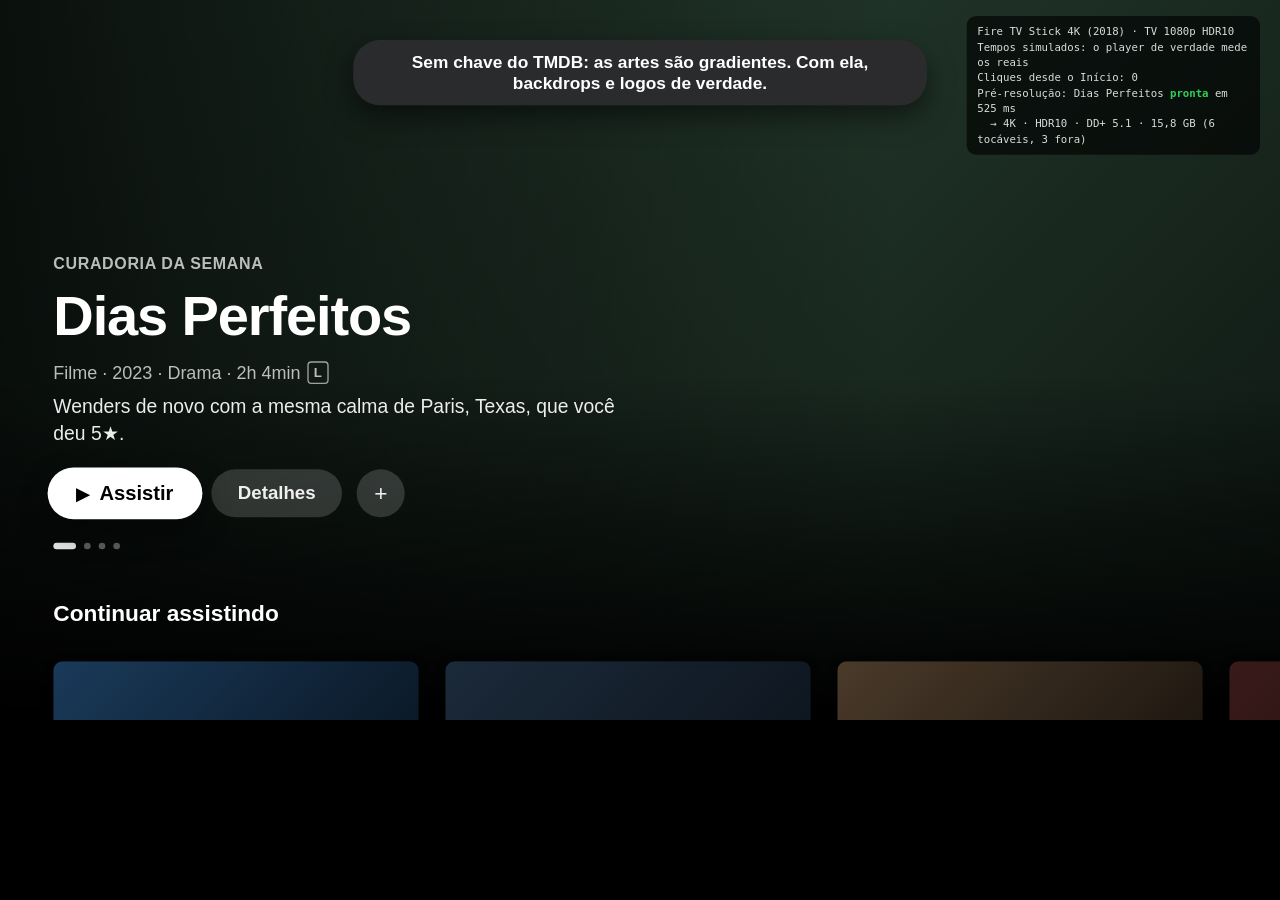
==== client/proto/index.html @ aad97ce5 "Sofá Player: protótipo navegável por controle (Home, detalhes, player simulado) com ranking de fonte" ====
<!doctype html>
<html lang="pt-BR">
<head>
<meta charset="utf-8">
<meta name="viewport" content="width=1920, height=1080">
<title>Sofá Player</title>
<link rel="stylesheet" href="proto.css">
</head>
<body>
<div id="stage">

  <div id="home" class="screen">
    <div id="page">
      <div id="hero">
        <div class="art a"></div><div class="art b"></div>
        <div class="shade"></div>
        <div class="info">
          <div class="kicker"></div>
          <div class="logo"><img alt=""><span class="name"></span></div>
          <div class="meta"></div>
          <div class="why"></div>
          <div class="buttons"></div>
          <div class="dots"></div>
        </div>
      </div>
      <div id="rows"></div>
    </div>
  </div>

  <div id="detail" class="screen hidden">
    <div class="art"></div>
    <div class="shade"></div>
    <div id="dpage">
      <div class="top">
        <div class="logo"><img alt=""><span class="name"></span></div>
        <div class="meta"></div>
        <div class="badges"></div>
        <div class="buttons"></div>
        <div class="pick"></div>
        <div class="desc"></div>
        <div class="credits"></div>
      </div>
      <div id="drows"></div>
    </div>
  </div>

  <div id="player" class="screen hidden">
    <div class="frame"></div>
    <div class="spinner"><i></i></div>
    <div class="osd">
      <div class="title"><div class="kicker"></div><div class="name"></div></div>
      <div class="controls">
        <div class="pills"></div>
        <div class="bar"><div class="fill"></div><div class="head"></div></div>
        <div class="times"><span class="at"></span><span class="left"></span></div>
      </div>
    </div>
    <div class="skip"></div>
    <div class="next"><div class="thumb"></div><div class="text"><div class="small">Próximo episódio</div><div class="ep"></div><div class="count"></div></div></div>
    <div class="tabs"><div class="heads"></div><div class="body"></div></div>
  </div>

  <div id="side" class="hidden"><div class="panel"></div></div>
  <div id="sheet" class="hidden"><div class="box"><h3></h3><div class="list"></div></div></div>
  <div id="toast"></div>
  <div id="hud"></div>
</div>
<script src="config.js"></script>
<script src="sample.js"></script>
<script src="ranking.js"></script>
<script src="proto.js"></script>
</body>
</html>
---- client/proto/proto.css ----
/*
 * The prototype on a 1920 × 1080 stage, in the Apple TV app's language (tvOS HIG): content inset 80 px at the sides
 * and 60 px at the top and bottom, focus by lift (scale and shadow, no ring), dark, full-bleed art.
 * Same rules as web/: no CSS variables, grid or backdrop-filter, and only transform and opacity animate, so the
 * Fire TV Stick (2018) and older Samsung TVs keep up.
 */
@font-face {
  font-family: 'Inter';
  src: url('fonts/InterVariable.ttf') format('truetype');
  font-weight: 100 900;
}

html, body { margin: 0; padding: 0; width: 100%; height: 100%; overflow: hidden; background: #000; }
body { font-family: 'Inter', 'Helvetica Neue', Roboto, Arial, sans-serif; color: #fff; -webkit-font-smoothing: antialiased; }

#stage { position: absolute; left: 0; top: 0; width: 1920px; height: 1080px; overflow: hidden; background: #000;
  -webkit-transform-origin: 0 0; transform-origin: 0 0; }
.screen { position: absolute; left: 0; top: 0; width: 1920px; height: 1080px; overflow: hidden; }
.hidden { display: none !important; }

.art { position: absolute; left: 0; top: 0; width: 1920px; height: 1080px; background-size: cover; background-position: center top;
  -webkit-transition: opacity 0.6s; transition: opacity 0.6s; }
.ph { font-size: 0; }

/* Lift: what tvOS does to the focused item, without the parallax tilt (a D-pad has no touch surface). */
.lift { -webkit-transition: -webkit-transform 0.2s cubic-bezier(0.2, 0.8, 0.2, 1); transition: transform 0.2s cubic-bezier(0.2, 0.8, 0.2, 1); }

/* MARK: - Buttons (pills and circles), the same on Home, the details page and the player */

.btn { display: inline-block; vertical-align: top; height: 72px; line-height: 72px; padding: 0 40px; margin-right: 22px;
  border-radius: 36px; background: rgba(255, 255, 255, 0.16); color: rgba(255, 255, 255, 0.92); font-size: 28px; font-weight: 600;
  white-space: nowrap; }
.btn.round { width: 72px; padding: 0; text-align: center; font-size: 34px; font-weight: 500; }
.btn .ico { display: inline-block; margin-right: 14px; font-size: 24px; }
.btn.focus { background: #fff; color: #000; -webkit-transform: scale(1.08); transform: scale(1.08);
  box-shadow: 0 18px 40px rgba(0, 0, 0, 0.45); }
.btn .bar { display: inline-block; vertical-align: middle; width: 70px; height: 6px; margin-left: 16px; border-radius: 3px;
  background: rgba(255, 255, 255, 0.3); overflow: hidden; position: relative; top: -2px; }
.btn .bar i { display: block; height: 100%; background: #fff; }
.btn.focus .bar { background: rgba(0, 0, 0, 0.18); }
.btn.focus .bar i { background: #000; }

/* MARK: - Home: the hero (full screen, pages with dots) and the rows below it */

#page { position: absolute; left: 0; top: 0; width: 1920px;
  -webkit-transition: -webkit-transform 0.45s cubic-bezier(0.2, 0.8, 0.2, 1); transition: transform 0.45s cubic-bezier(0.2, 0.8, 0.2, 1); }
#hero { position: relative; width: 1920px; height: 900px; }
#hero .shade, #detail .shade { position: absolute; left: 0; top: 0; width: 1920px; height: 1080px;
  background: -webkit-linear-gradient(left, rgba(0, 0, 0, 0.78) 0%, rgba(0, 0, 0, 0.35) 45%, rgba(0, 0, 0, 0) 70%);
  background: linear-gradient(90deg, rgba(0, 0, 0, 0.78) 0%, rgba(0, 0, 0, 0.35) 45%, rgba(0, 0, 0, 0) 70%); }
#hero .shade:after, #detail .shade:after { content: ''; position: absolute; left: 0; right: 0; bottom: 0; height: 520px;
  background: -webkit-linear-gradient(top, rgba(0, 0, 0, 0), #000); background: linear-gradient(rgba(0, 0, 0, 0), #000); }
#hero .info { position: absolute; left: 80px; bottom: 80px; width: 900px; }
.kicker { font-size: 24px; font-weight: 700; letter-spacing: 0.04em; text-transform: uppercase; color: rgba(255, 255, 255, 0.72); margin-bottom: 18px; }
.logo { height: 210px; position: relative; margin-bottom: 22px; }
.logo img { position: absolute; left: 0; bottom: 0; max-width: 620px; max-height: 210px; display: none; }
.logo .name { position: absolute; left: 0; bottom: 0; width: 1000px; font-size: 84px; line-height: 92px; font-weight: 800; letter-spacing: -0.02em; }
.logo.has img { display: block; }
.logo.has .name { display: none; }
.logo.text { height: auto; }
.logo.text .name { position: static; display: block; }
.meta { font-size: 27px; color: rgba(255, 255, 255, 0.72); margin-bottom: 14px; }
.meta .b { display: inline-block; border: 2px solid rgba(255, 255, 255, 0.6); border-radius: 6px; padding: 0 8px; font-size: 20px;
  font-weight: 700; line-height: 30px; margin-left: 10px; vertical-align: 2px; }
#hero .why { font-size: 29px; line-height: 40px; color: rgba(255, 255, 255, 0.92); margin-bottom: 34px; max-width: 860px; }
#hero .dots { margin-top: 34px; height: 10px; }
#hero .dots i { display: inline-block; width: 10px; height: 10px; border-radius: 5px; background: rgba(255, 255, 255, 0.35); margin-right: 12px; }
#hero .dots i.on { width: 34px; background: rgba(255, 255, 255, 0.9); }

#rows { position: relative; padding-bottom: 120px; }
.row { position: relative; height: 520px; margin-bottom: 10px; }
.row.picks { height: 560px; }
.row h2 { margin: 0 0 6px 80px; font-size: 34px; font-weight: 700; }
.row .sub { margin: 0 0 16px 80px; font-size: 23px; color: rgba(255, 255, 255, 0.55); height: 28px; }
.row .track { position: absolute; left: 80px; top: 92px; white-space: nowrap;
  -webkit-transition: -webkit-transform 0.35s cubic-bezier(0.2, 0.8, 0.2, 1); transition: transform 0.35s cubic-bezier(0.2, 0.8, 0.2, 1); }
.row.tall { height: 520px; }

.card { display: inline-block; vertical-align: top; margin-right: 40px; white-space: normal; }
.card .pic { position: relative; border-radius: 14px; overflow: hidden; background: #1c1c1e; background-size: cover; background-position: center;
  box-shadow: 0 6px 16px rgba(0, 0, 0, 0.4); }
.card .pic .t { position: absolute; left: 24px; right: 24px; bottom: 20px; font-size: 32px; font-weight: 800; line-height: 36px; text-shadow: 0 2px 10px rgba(0, 0, 0, 0.5); }
.card .pic.has .t { display: none; }
.card .pic .prog { position: absolute; left: 24px; right: 24px; bottom: 20px; height: 6px; border-radius: 3px; background: rgba(255, 255, 255, 0.3); }
.card .pic .prog i { display: block; height: 100%; border-radius: 3px; background: #fff; }
.card .pic.has.withprog .t { display: none; }
.card .pic.withprog .t { bottom: 42px; }
.card .cap { padding-top: 16px; -webkit-transition: -webkit-transform 0.2s; transition: transform 0.2s; }
.card .cap .l1 { font-size: 25px; font-weight: 600; color: rgba(255, 255, 255, 0.85); white-space: nowrap; overflow: hidden; text-overflow: ellipsis; }
.card .cap .l2 { font-size: 22px; color: rgba(255, 255, 255, 0.5); margin-top: 4px; line-height: 30px; }
.card.focus .pic { -webkit-transform: scale(1.1); transform: scale(1.1); box-shadow: 0 28px 50px rgba(0, 0, 0, 0.7); }
.card.focus .cap { -webkit-transform: translateY(16px); transform: translateY(16px); }
.card.focus .cap .l1 { color: #fff; }
.card.focus .cap .l2 { color: rgba(255, 255, 255, 0.75); }

.card.wide, .card.wide .pic { width: 548px; }
.card.wide .pic { height: 308px; }
.card.poster, .card.poster .pic { width: 250px; }
.card.poster .pic { height: 375px; }
.card.chart { width: 380px; position: relative; }
.card.chart .num { position: absolute; left: 0; top: 40px; font-size: 300px; line-height: 300px; font-weight: 800; letter-spacing: -0.06em;
  color: #000; text-shadow: -2px -2px 0 rgba(255, 255, 255, 0.35), 2px -2px 0 rgba(255, 255, 255, 0.35), -2px 2px 0 rgba(255, 255, 255, 0.35), 2px 2px 0 rgba(255, 255, 255, 0.35); }
.card.chart .pic { margin-left: 130px; width: 250px; height: 375px; }
.card.chart .cap { margin-left: 130px; }
.card.ep, .card.ep .pic { width: 420px; }
.card.ep .pic { height: 236px; }
.card.person { width: 200px; text-align: center; }
.card.person .pic { width: 170px; height: 170px; border-radius: 85px; margin: 0 auto; font-size: 54px; line-height: 170px; font-weight: 700; color: rgba(255, 255, 255, 0.6); }

/* MARK: - Details page */

#detail .art { opacity: 0.9; }
#dpage { position: absolute; left: 0; top: 0; width: 1920px;
  -webkit-transition: -webkit-transform 0.45s cubic-bezier(0.2, 0.8, 0.2, 1); transition: transform 0.45s cubic-bezier(0.2, 0.8, 0.2, 1); }
#detail .top { position: relative; height: 1080px; }
#detail .top > * { position: relative; left: 80px; width: 1000px; }
#detail .top .logo { margin-top: 250px; }
#detail .badges { margin-bottom: 30px; height: 34px; }
#detail .badges span { display: inline-block; border: 2px solid rgba(255, 255, 255, 0.55); border-radius: 6px; padding: 0 10px; font-size: 20px;
  font-weight: 700; line-height: 30px; margin-right: 10px; color: rgba(255, 255, 255, 0.85); }
#detail .pick { margin-top: 20px; font-size: 22px; color: rgba(255, 255, 255, 0.6); height: 30px; }
#detail .pick b { color: #FFD60A; font-weight: 700; }
#detail .desc { margin-top: 24px; font-size: 27px; line-height: 38px; color: rgba(255, 255, 255, 0.85); max-width: 900px; max-height: 114px; overflow: hidden; }
#detail .credits { margin-top: 16px; font-size: 23px; color: rgba(255, 255, 255, 0.55); }
#drows { position: relative; background: #000; padding-top: 10px; padding-bottom: 80px; }
.seasons { margin: 0 0 18px 80px; height: 50px; }
.seasons span { display: inline-block; font-size: 25px; font-weight: 600; padding: 0 22px; height: 50px; line-height: 50px; border-radius: 25px;
  color: rgba(255, 255, 255, 0.55); margin-right: 8px; }
.seasons span.on { color: #fff; background: rgba(255, 255, 255, 0.16); }
.seasons span.focus { color: #000; background: #fff; }

/* MARK: - Player */

#player { background: #000; }
#player .frame { position: absolute; left: 0; top: 0; width: 1920px; height: 1080px; background-size: cover; background-position: center; opacity: 0;
  -webkit-transition: opacity 0.3s; transition: opacity 0.3s; }
#player .frame.on { opacity: 1; }
#player .spinner { position: absolute; left: 930px; top: 510px; width: 60px; height: 60px; display: none; }
#player .spinner.on { display: block; }
#player .spinner i { display: block; width: 52px; height: 52px; border-radius: 30px; border: 4px solid rgba(255, 255, 255, 0.2); border-top-color: #fff;
  -webkit-animation: spin 0.9s linear infinite; animation: spin 0.9s linear infinite; }
@-webkit-keyframes spin { to { -webkit-transform: rotate(360deg); } }
@keyframes spin { to { transform: rotate(360deg); } }
#player .osd { position: absolute; left: 0; top: 0; width: 1920px; height: 1080px; opacity: 0; -webkit-transition: opacity 0.25s; transition: opacity 0.25s;
  background: -webkit-linear-gradient(top, rgba(0, 0, 0, 0.55) 0%, rgba(0, 0, 0, 0) 22%, rgba(0, 0, 0, 0) 60%, rgba(0, 0, 0, 0.75) 100%);
  background: linear-gradient(rgba(0, 0, 0, 0.55) 0%, rgba(0, 0, 0, 0) 22%, rgba(0, 0, 0, 0) 60%, rgba(0, 0, 0, 0.75) 100%); }
#player .osd.on { opacity: 1; }
#player .osd .title { position: absolute; left: 80px; bottom: 250px; }
#player .osd .title .kicker { margin-bottom: 6px; }
#player .osd .title .name { font-size: 44px; font-weight: 700; }
#player .controls { position: absolute; left: 80px; right: 80px; bottom: 60px; }
#player .pills { text-align: right; margin-bottom: 30px; height: 72px; }
#player .pills .btn { margin-right: 0; margin-left: 18px; font-size: 25px; height: 64px; line-height: 64px; padding: 0 30px; }
#player .bar { position: relative; height: 10px; border-radius: 5px; background: rgba(255, 255, 255, 0.28); }
#player .bar .fill { height: 10px; border-radius: 5px; background: rgba(255, 255, 255, 0.92); width: 0; }
#player .bar .head { position: absolute; top: -9px; width: 4px; height: 28px; margin-left: -2px; background: #fff; border-radius: 2px; opacity: 0; }
#player .bar.focus { height: 14px; top: -2px; }
#player .bar.focus .head { opacity: 1; }
#player .times { margin-top: 14px; font-size: 23px; color: rgba(255, 255, 255, 0.75); font-weight: 600; }
#player .times .left { float: right; }
#player .skip { position: absolute; right: 80px; bottom: 210px; display: none; }
#player .skip.on { display: block; }
#player .next { position: absolute; right: 80px; bottom: 210px; width: 640px; height: 160px; border-radius: 20px; background: rgba(30, 30, 32, 0.92);
  display: none; overflow: hidden; }
#player .next.on { display: block; }
#player .next.focus { -webkit-transform: scale(1.05); transform: scale(1.05); box-shadow: 0 0 0 4px #fff; }
#player .next .thumb { position: absolute; left: 0; top: 0; width: 284px; height: 160px; background: #333; background-size: cover; background-position: center; }
#player .next .text { position: absolute; left: 310px; top: 24px; right: 20px; }
#player .next .small { font-size: 21px; color: rgba(255, 255, 255, 0.6); font-weight: 600; text-transform: uppercase; letter-spacing: 0.04em; }
#player .next .ep { font-size: 27px; font-weight: 700; margin-top: 8px; white-space: nowrap; overflow: hidden; text-overflow: ellipsis; }
#player .next .count { font-size: 23px; color: rgba(255, 255, 255, 0.75); margin-top: 10px; }
#player .tabs { position: absolute; left: 0; top: 0; width: 1920px; height: 440px; display: none;
  background: -webkit-linear-gradient(top, rgba(20, 20, 22, 0.97) 70%, rgba(20, 20, 22, 0)); background: linear-gradient(rgba(20, 20, 22, 0.97) 70%, rgba(20, 20, 22, 0)); }
#player .tabs.on { display: block; }
#player .tabs .heads { padding: 50px 0 0 80px; height: 60px; }
#player .tabs .heads span { display: inline-block; font-size: 27px; font-weight: 600; padding: 0 24px; height: 52px; line-height: 52px; border-radius: 26px;
  color: rgba(255, 255, 255, 0.55); margin-right: 8px; }
#player .tabs .heads span.on { color: #fff; background: rgba(255, 255, 255, 0.14); }
#player .tabs .heads span.focus { color: #000; background: #fff; }
#player .tabs .body { padding: 30px 80px 0; font-size: 26px; line-height: 36px; color: rgba(255, 255, 255, 0.85); }
#player .tabs .body .track { white-space: nowrap; position: relative; }
#player .tabs .body .t1 { font-size: 34px; font-weight: 700; margin-bottom: 10px; color: #fff; }
#player .tabs .body .t2 { max-width: 1100px; }

/* MARK: - Sidebar (tvOS 18+: Back opens it, → or a choice closes it) */

#side { position: absolute; left: 0; top: 0; width: 1920px; height: 1080px;
  background: -webkit-linear-gradient(left, rgba(0, 0, 0, 0.8), rgba(0, 0, 0, 0.1) 50%); background: linear-gradient(90deg, rgba(0, 0, 0, 0.8), rgba(0, 0, 0, 0.1) 50%); }
#side .panel { position: absolute; left: 40px; top: 40px; bottom: 40px; width: 440px; border-radius: 36px; background: rgba(36, 36, 38, 0.97);
  padding: 50px 26px; box-sizing: border-box; box-shadow: 0 30px 80px rgba(0, 0, 0, 0.6); }
#side .who { font-size: 24px; color: rgba(255, 255, 255, 0.55); margin: 0 0 30px 22px; }
#side .who b { display: block; color: #fff; font-size: 30px; margin-top: 4px; }
#side .it { height: 66px; line-height: 66px; padding: 0 24px; border-radius: 18px; font-size: 29px; font-weight: 600; color: rgba(255, 255, 255, 0.8); margin-bottom: 6px; }
#side .it .ico { display: inline-block; width: 40px; color: rgba(255, 255, 255, 0.55); }
#side .it.on { color: #fff; }
#side .it.focus { background: #fff; color: #000; -webkit-transform: scale(1.04); transform: scale(1.04); }
#side .it.focus .ico { color: #000; }
#side .sep { height: 2px; background: rgba(255, 255, 255, 0.08); margin: 24px 20px; }
#side .it .val { float: right; font-size: 23px; color: rgba(255, 255, 255, 0.5); font-weight: 500; }
#side .it.focus .val { color: rgba(0, 0, 0, 0.55); }

/* MARK: - Menus (sources, subtitles, audio): a popover above the player's buttons */

#sheet { position: absolute; left: 0; top: 0; width: 1920px; height: 1080px; background: rgba(0, 0, 0, 0.35); }
#sheet .box { position: absolute; right: 80px; bottom: 170px; width: 820px; max-height: 820px; overflow: hidden; border-radius: 30px;
  background: rgba(40, 40, 42, 0.98); box-shadow: 0 30px 80px rgba(0, 0, 0, 0.6); padding: 30px 0 20px; }
#sheet h3 { position: relative; z-index: 1; padding-bottom: 16px; margin: 0 36px; background: rgba(40, 40, 42, 1); font-size: 25px; font-weight: 700; color: rgba(255, 255, 255, 0.55); text-transform: uppercase; letter-spacing: 0.04em; }
#sheet .list { position: relative; -webkit-transition: -webkit-transform 0.25s; transition: transform 0.25s; }
#sheet .opt { position: relative; margin: 0 16px; padding: 14px 20px 14px 68px; border-radius: 16px; min-height: 40px; }
#sheet .opt .a { font-size: 27px; font-weight: 600; line-height: 36px; }
#sheet .opt .b { font-size: 21px; color: rgba(255, 255, 255, 0.55); line-height: 28px; margin-top: 2px; }
#sheet .opt .chk { position: absolute; left: 24px; top: 14px; font-size: 26px; line-height: 36px; font-weight: 700; }
#sheet .opt .tag { display: inline-block; font-size: 18px; font-weight: 700; padding: 0 8px; line-height: 26px; border-radius: 6px; margin-left: 10px;
  background: rgba(255, 214, 10, 0.18); color: #FFD60A; vertical-align: 3px; }
#sheet .opt.focus { background: #fff; color: #000; }
#sheet .opt.focus .b { color: rgba(0, 0, 0, 0.6); }
#sheet .opt.focus .tag { background: rgba(0, 0, 0, 0.1); color: #8a6d00; }
#sheet .opt.off .a { color: rgba(255, 255, 255, 0.4); }
#sheet .opt.off.focus .a { color: rgba(0, 0, 0, 0.45); }
#sheet .head { margin: 18px 36px 8px; font-size: 21px; font-weight: 700; color: rgba(255, 255, 255, 0.45); text-transform: uppercase; letter-spacing: 0.04em; }

/* MARK: - Toast and the prototype's measurements */

#toast { position: absolute; left: 50%; top: 60px; width: 860px; margin-left: -430px; text-align: center; opacity: 0;
  -webkit-transition: opacity 0.3s; transition: opacity 0.3s; }
#toast span { display: inline-block; padding: 18px 34px; border-radius: 40px; background: rgba(44, 44, 46, 0.97); font-size: 26px; font-weight: 600;
  box-shadow: 0 16px 40px rgba(0, 0, 0, 0.5); }
#toast.on { opacity: 1; }
#hud { position: absolute; right: 30px; top: 24px; width: 440px; box-sizing: border-box; padding: 12px 16px; border-radius: 14px; background: rgba(0, 0, 0, 0.62);
  font: 16px/23px Menlo, Consolas, monospace; color: rgba(255, 255, 255, 0.85); white-space: pre-wrap; }
#hud b { color: #30D158; font-weight: 700; }
#hud.off { display: none; }
#hud.left { right: auto; left: 30px; }
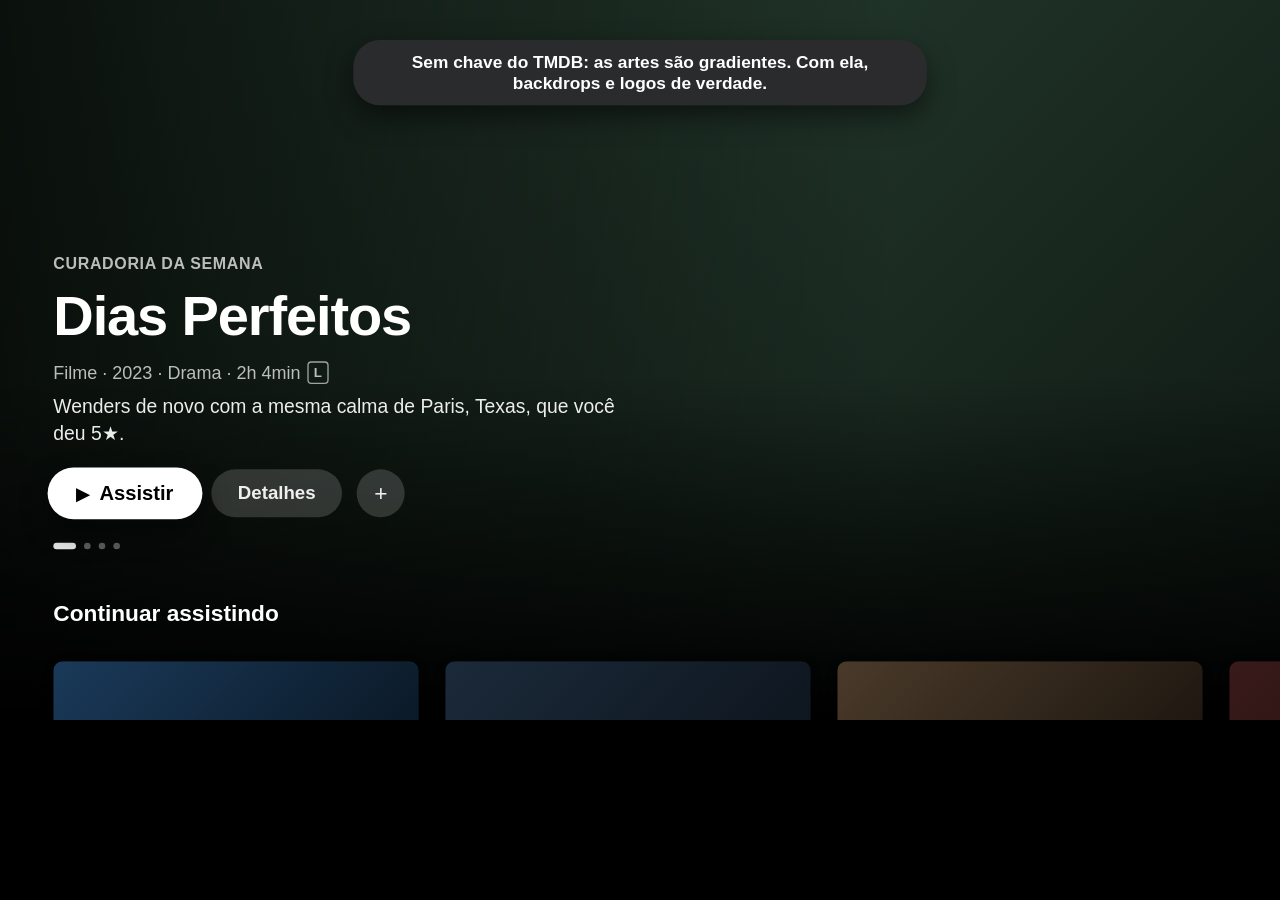
==== commit 437ca000: "Sofá Player: player Media3 nativo por baixo da UI web - firetv/player/Playback.java: ExoPlayer (Medi" ====
--- a/client/proto/index.html
+++ b/client/proto/index.html
@@ -46,6 +46,7 @@
 
   <div id="player" class="screen hidden">
     <div class="frame"></div>
+    <div class="subs"></div>
     <div class="spinner"><i></i></div>
     <div class="osd">
       <div class="title"><div class="kicker"></div><div class="name"></div></div>
--- a/client/proto/proto.css
+++ b/client/proto/proto.css
@@ -169,18 +169,28 @@
 #player .next .small { font-size: 21px; color: rgba(255, 255, 255, 0.6); font-weight: 600; text-transform: uppercase; letter-spacing: 0.04em; }
 #player .next .ep { font-size: 27px; font-weight: 700; margin-top: 8px; white-space: nowrap; overflow: hidden; text-overflow: ellipsis; }
 #player .next .count { font-size: 23px; color: rgba(255, 255, 255, 0.75); margin-top: 10px; }
-#player .tabs { position: absolute; left: 0; top: 0; width: 1920px; height: 440px; display: none;
-  background: -webkit-linear-gradient(top, rgba(20, 20, 22, 0.97) 70%, rgba(20, 20, 22, 0)); background: linear-gradient(rgba(20, 20, 22, 0.97) 70%, rgba(20, 20, 22, 0)); }
+#player .tabs { position: absolute; left: 0; top: 0; width: 1920px; height: 520px; display: none;
+  background: -webkit-linear-gradient(top, #141416 0%, #141416 78%, rgba(20, 20, 22, 0) 100%); background: linear-gradient(#141416 0%, #141416 78%, rgba(20, 20, 22, 0) 100%);
+  box-shadow: 0 1px 0 rgba(255, 255, 255, 0.04) inset; }
 #player .tabs.on { display: block; }
-#player .tabs .heads { padding: 50px 0 0 80px; height: 60px; }
+#player .tabs .heads { padding: 50px 0 0 80px; height: 60px; text-align: center; }
 #player .tabs .heads span { display: inline-block; font-size: 27px; font-weight: 600; padding: 0 24px; height: 52px; line-height: 52px; border-radius: 26px;
   color: rgba(255, 255, 255, 0.55); margin-right: 8px; }
 #player .tabs .heads span.on { color: #fff; background: rgba(255, 255, 255, 0.14); }
 #player .tabs .heads span.focus { color: #000; background: #fff; }
-#player .tabs .body { padding: 30px 80px 0; font-size: 26px; line-height: 36px; color: rgba(255, 255, 255, 0.85); }
-#player .tabs .body .track { white-space: nowrap; position: relative; }
-#player .tabs .body .t1 { font-size: 34px; font-weight: 700; margin-bottom: 10px; color: #fff; }
-#player .tabs .body .t2 { max-width: 1100px; }
+#player .tabs .body { padding: 36px 80px 0; font-size: 26px; line-height: 36px; color: rgba(255, 255, 255, 0.85); }
+#player .tabs .info { position: relative; height: 290px; }
+#player .tabs .thumb { position: absolute; left: 0; top: 0; width: 480px; height: 270px; border-radius: 16px; background: #222 center / cover;
+  box-shadow: 0 12px 30px rgba(0, 0, 0, 0.5); }
+#player .tabs .text { position: absolute; left: 530px; top: 0; right: 0; }
+#player .tabs .t1 { font-size: 36px; line-height: 44px; font-weight: 700; color: #fff; margin-bottom: 8px; }
+#player .tabs .t2 { max-width: 1000px; max-height: 108px; overflow: hidden; font-size: 26px; line-height: 36px; color: rgba(255, 255, 255, 0.85); margin: 12px 0; }
+#player .tabs .t3 { font-size: 23px; color: rgba(255, 255, 255, 0.55); }
+#player .tabs .t3 .b { font-size: 18px; line-height: 26px; }
+#player .tabs .eps { white-space: nowrap; }
+#player .tabs .eps span { display: inline-block; width: 84px; height: 84px; line-height: 84px; text-align: center; margin-right: 16px; border-radius: 16px;
+  background: rgba(255, 255, 255, 0.1); font-size: 30px; font-weight: 700; }
+#player .tabs .eps span.on { background: #fff; color: #000; }
 
 /* MARK: - Sidebar (tvOS 18+: Back opens it, → or a choice closes it) */
 
@@ -203,8 +213,8 @@
 
 #sheet { position: absolute; left: 0; top: 0; width: 1920px; height: 1080px; background: rgba(0, 0, 0, 0.35); }
 #sheet .box { position: absolute; right: 80px; bottom: 170px; width: 820px; max-height: 820px; overflow: hidden; border-radius: 30px;
-  background: rgba(40, 40, 42, 0.98); box-shadow: 0 30px 80px rgba(0, 0, 0, 0.6); padding: 30px 0 20px; }
-#sheet h3 { position: relative; z-index: 1; padding-bottom: 16px; margin: 0 36px; background: rgba(40, 40, 42, 1); font-size: 25px; font-weight: 700; color: rgba(255, 255, 255, 0.55); text-transform: uppercase; letter-spacing: 0.04em; }
+  background: rgba(40, 40, 42, 0.98); box-shadow: 0 30px 80px rgba(0, 0, 0, 0.6); padding: 0 0 20px; }
+#sheet h3 { position: relative; z-index: 1; padding: 30px 36px 16px; margin: 0; background: #28282a; font-size: 25px; font-weight: 700; color: rgba(255, 255, 255, 0.55); text-transform: uppercase; letter-spacing: 0.04em; }
 #sheet .list { position: relative; -webkit-transition: -webkit-transform 0.25s; transition: transform 0.25s; }
 #sheet .opt { position: relative; margin: 0 16px; padding: 14px 20px 14px 68px; border-radius: 16px; min-height: 40px; }
 #sheet .opt .a { font-size: 27px; font-weight: 600; line-height: 36px; }
@@ -231,3 +241,25 @@
 #hud b { color: #30D158; font-weight: 700; }
 #hud.off { display: none; }
 #hud.left { right: auto; left: 30px; }
+
+/* MARK: - The picks' three views, and Settings */
+
+.row .chips { position: absolute; left: 520px; top: 0; height: 46px; }
+.row .chips span { display: inline-block; height: 46px; line-height: 46px; padding: 0 22px; margin-right: 8px; border-radius: 23px; font-size: 24px;
+  font-weight: 600; color: rgba(255, 255, 255, 0.55); }
+.row .chips span.on { color: #fff; background: rgba(255, 255, 255, 0.16); }
+.row .chips span.focus { color: #000; background: #fff; -webkit-transform: scale(1.06); transform: scale(1.06); }
+#sheet .box.settings { left: 80px; right: auto; top: 60px; bottom: 60px; width: 1000px; max-height: none; }
+#sheet .opt .v { float: right; font-size: 24px; line-height: 36px; color: rgba(255, 255, 255, 0.55); margin-left: 20px; }
+#sheet .opt.focus .v { color: rgba(0, 0, 0, 0.6); }
+
+/* MARK: - Over the native player: the page turns see-through where the video is, and draws the subtitles */
+
+body.native, body.native #stage, body.native #player { background: transparent; }
+body.native #player .frame { display: none; }
+#player .subs { position: absolute; left: 160px; right: 160px; bottom: 90px; text-align: center; font-size: 44px; line-height: 58px; font-weight: 600;
+  text-shadow: 0 0 6px #000, 0 2px 3px #000, 0 0 2px #000; }
+#player .subs span { display: inline-block; }
+#player .subs.size1 { font-size: 54px; line-height: 70px; }
+#player .subs.size2 { font-size: 36px; line-height: 48px; }
+#player .subs.bg1 span { background: rgba(0, 0, 0, 0.7); padding: 4px 16px; border-radius: 8px; text-shadow: none; }
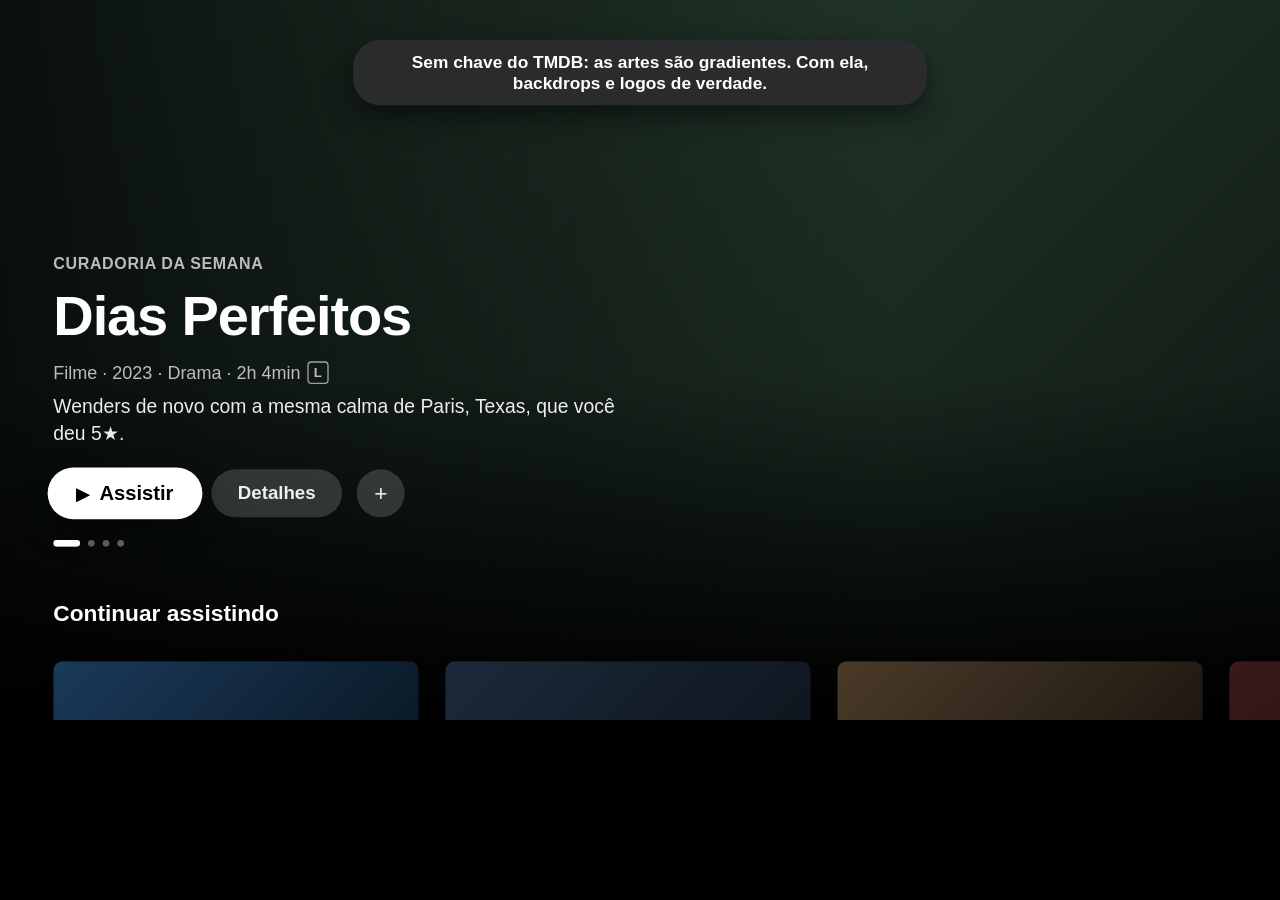
==== commit 6313cd17: "Sofá: trailer, visto, + salva no Stremio, cards com sinopse, listas cheias, dot animado, progresso s" ====
--- a/client/proto/index.html
+++ b/client/proto/index.html
@@ -62,6 +62,7 @@
   </div>
 
   <div id="side" class="hidden"><div class="panel"></div></div>
+  <div id="trailer"></div>
   <div id="sheet" class="hidden"><div class="box"><h3></h3><div class="list"></div></div></div>
   <div id="toast"></div>
   <div id="hud"></div>
--- a/client/proto/proto.css
+++ b/client/proto/proto.css
@@ -10,7 +10,8 @@
   font-weight: 100 900;
 }
 
-html, body { margin: 0; padding: 0; width: 100%; height: 100%; overflow: hidden; background: #000; }
+html { margin: 0; padding: 0; width: 100%; height: 100%; overflow: hidden; }
+body { margin: 0; padding: 0; width: 100%; height: 100%; overflow: hidden; background: #000; }
 body { font-family: 'Inter', 'Helvetica Neue', Roboto, Arial, sans-serif; color: #fff; -webkit-font-smoothing: antialiased; }
 
 #stage { position: absolute; left: 0; top: 0; width: 1920px; height: 1080px; overflow: hidden; background: #000;
@@ -64,17 +65,20 @@
   font-weight: 700; line-height: 30px; margin-left: 10px; vertical-align: 2px; }
 #hero .why { font-size: 29px; line-height: 40px; color: rgba(255, 255, 255, 0.92); margin-bottom: 34px; max-width: 860px; }
 #hero .dots { margin-top: 34px; height: 10px; }
-#hero .dots i { display: inline-block; width: 10px; height: 10px; border-radius: 5px; background: rgba(255, 255, 255, 0.35); margin-right: 12px; }
-#hero .dots i.on { width: 34px; background: rgba(255, 255, 255, 0.9); }
+#hero .dots i { display: inline-block; width: 10px; height: 10px; border-radius: 5px; background: rgba(255, 255, 255, 0.35); margin-right: 12px;
+  -webkit-transition: width 0.3s; transition: width 0.3s; }
+#hero .dots i { position: relative; overflow: hidden; vertical-align: top; }
+#hero .dots i b { position: absolute; left: 0; top: 0; width: 0; height: 100%; background: #fff; }
+#hero .dots i.on { width: 40px; background: rgba(255, 255, 255, 0.4); }
 
 #rows { position: relative; padding-bottom: 120px; }
-.row { position: relative; height: 520px; margin-bottom: 10px; }
-.row.picks { height: 560px; }
+.row { position: relative; height: 610px; margin-bottom: 10px; }
+.row.picks { height: 650px; margin-top: 36px; margin-bottom: 30px; }
 .row h2 { margin: 0 0 6px 80px; font-size: 34px; font-weight: 700; }
 .row .sub { margin: 0 0 16px 80px; font-size: 23px; color: rgba(255, 255, 255, 0.55); height: 28px; }
 .row .track { position: absolute; left: 80px; top: 92px; white-space: nowrap;
   -webkit-transition: -webkit-transform 0.35s cubic-bezier(0.2, 0.8, 0.2, 1); transition: transform 0.35s cubic-bezier(0.2, 0.8, 0.2, 1); }
-.row.tall { height: 520px; }
+.row.tall { height: 580px; }
 
 .card { display: inline-block; vertical-align: top; margin-right: 40px; white-space: normal; }
 .card .pic { position: relative; border-radius: 14px; overflow: hidden; background: #1c1c1e; background-size: cover; background-position: center;
@@ -88,6 +92,8 @@
 .card .cap { padding-top: 16px; -webkit-transition: -webkit-transform 0.2s; transition: transform 0.2s; }
 .card .cap .l1 { font-size: 25px; font-weight: 600; color: rgba(255, 255, 255, 0.85); white-space: nowrap; overflow: hidden; text-overflow: ellipsis; }
 .card .cap .l2 { font-size: 22px; color: rgba(255, 255, 255, 0.5); margin-top: 4px; line-height: 30px; }
+.card .cap .l2.syn { max-height: 60px; overflow: hidden; }
+.card .cap .l3 { font-size: 21px; font-weight: 600; color: rgba(255, 255, 255, 0.4); margin-top: 6px; }
 .card.focus .pic { -webkit-transform: scale(1.1); transform: scale(1.1); box-shadow: 0 28px 50px rgba(0, 0, 0, 0.7); }
 .card.focus .cap { -webkit-transform: translateY(16px); transform: translateY(16px); }
 .card.focus .cap .l1 { color: #fff; }
@@ -123,7 +129,7 @@
 #detail .desc { margin-top: 24px; font-size: 27px; line-height: 38px; color: rgba(255, 255, 255, 0.85); max-width: 900px; max-height: 114px; overflow: hidden; }
 #detail .credits { margin-top: 16px; font-size: 23px; color: rgba(255, 255, 255, 0.55); }
 #drows { position: relative; background: #000; padding-top: 10px; padding-bottom: 80px; }
-.seasons { margin: 0 0 18px 80px; height: 50px; }
+.seasons { margin: 0 0 18px 80px; height: 50px; white-space: nowrap; }
 .seasons span { display: inline-block; font-size: 25px; font-weight: 600; padding: 0 22px; height: 50px; line-height: 50px; border-radius: 25px;
   color: rgba(255, 255, 255, 0.55); margin-right: 8px; }
 .seasons span.on { color: #fff; background: rgba(255, 255, 255, 0.16); }
@@ -154,12 +160,15 @@
 #player .bar { position: relative; height: 10px; border-radius: 5px; background: rgba(255, 255, 255, 0.28); }
 #player .bar .fill { height: 10px; border-radius: 5px; background: rgba(255, 255, 255, 0.92); width: 0; }
 #player .bar .head { position: absolute; top: -9px; width: 4px; height: 28px; margin-left: -2px; background: #fff; border-radius: 2px; opacity: 0; }
-#player .bar.focus { height: 14px; top: -2px; }
+/* Thicker when focused without moving anything: a transform, not a new height. */
+#player .bar.focus { -webkit-transform: scaleY(1.4); transform: scaleY(1.4); }
 #player .bar.focus .head { opacity: 1; }
 #player .times { margin-top: 14px; font-size: 23px; color: rgba(255, 255, 255, 0.75); font-weight: 600; }
 #player .times .left { float: right; }
 #player .skip { position: absolute; right: 80px; bottom: 210px; display: none; }
 #player .skip.on { display: block; }
+#player .skip .btn { background: rgba(16, 16, 18, 0.88); color: #fff; }
+#player .skip .btn.focus { background: #fff; color: #000; }
 #player .next { position: absolute; right: 80px; bottom: 210px; width: 640px; height: 160px; border-radius: 20px; background: rgba(30, 30, 32, 0.92);
   display: none; overflow: hidden; }
 #player .next.on { display: block; }
@@ -195,19 +204,33 @@
 /* MARK: - Sidebar (tvOS 18+: Back opens it, → or a choice closes it) */
 
 #side { position: absolute; left: 0; top: 0; width: 1920px; height: 1080px;
-  background: -webkit-linear-gradient(left, rgba(0, 0, 0, 0.8), rgba(0, 0, 0, 0.1) 50%); background: linear-gradient(90deg, rgba(0, 0, 0, 0.8), rgba(0, 0, 0, 0.1) 50%); }
-#side .panel { position: absolute; left: 40px; top: 40px; bottom: 40px; width: 440px; border-radius: 36px; background: rgba(36, 36, 38, 0.97);
-  padding: 50px 26px; box-sizing: border-box; box-shadow: 0 30px 80px rgba(0, 0, 0, 0.6); }
-#side .who { font-size: 24px; color: rgba(255, 255, 255, 0.55); margin: 0 0 30px 22px; }
-#side .who b { display: block; color: #fff; font-size: 30px; margin-top: 4px; }
-#side .it { height: 66px; line-height: 66px; padding: 0 24px; border-radius: 18px; font-size: 29px; font-weight: 600; color: rgba(255, 255, 255, 0.8); margin-bottom: 6px; }
-#side .it .ico { display: inline-block; width: 40px; color: rgba(255, 255, 255, 0.55); }
-#side .it.on { color: #fff; }
+  background: -webkit-linear-gradient(left, rgba(0, 0, 0, 0.65), rgba(0, 0, 0, 0) 45%); background: linear-gradient(90deg, rgba(0, 0, 0, 0.65), rgba(0, 0, 0, 0) 45%); }
+/* Floating, away from every edge (TVs crop the borders), and as tall as what it holds. */
+#side .panel { position: absolute; left: 72px; top: 72px; width: 400px; border-radius: 44px; background: rgba(28, 28, 30, 0.9);
+  border: 1px solid rgba(255, 255, 255, 0.1); padding: 28px 18px 18px; box-sizing: border-box; box-shadow: 0 40px 100px rgba(0, 0, 0, 0.55); }
+#side .who { height: 72px; margin: 0 0 18px 14px; }
+#side .avatar { float: left; width: 64px; height: 64px; line-height: 64px; border-radius: 32px; text-align: center; font-size: 28px; font-weight: 700;
+  background: -webkit-linear-gradient(135deg, #7d8bff, #c86dd7); background: linear-gradient(135deg, #7d8bff, #c86dd7); color: #fff; margin-right: 18px; }
+#side .who .name { display: block; padding-top: 6px; font-size: 28px; font-weight: 700; color: #fff; }
+#side .who .name i { display: block; font-style: normal; font-size: 21px; font-weight: 500; color: rgba(255, 255, 255, 0.5); margin-top: 2px; }
+#side .it { position: relative; height: 64px; line-height: 64px; padding: 0 22px 0 70px; border-radius: 22px; font-size: 27px; font-weight: 600;
+  color: rgba(255, 255, 255, 0.72); margin-bottom: 4px; }
+#side .it .ico { position: absolute; left: 22px; top: 18px; width: 28px; height: 28px; color: rgba(255, 255, 255, 0.6); }
+#side .it.on { color: #fff; background: rgba(255, 255, 255, 0.1); }
+#side .it.on .ico { color: #fff; }
 #side .it.focus { background: #fff; color: #000; -webkit-transform: scale(1.04); transform: scale(1.04); }
 #side .it.focus .ico { color: #000; }
-#side .sep { height: 2px; background: rgba(255, 255, 255, 0.08); margin: 24px 20px; }
+#side .sep { height: 1px; background: rgba(255, 255, 255, 0.1); margin: 14px 18px; }
 #side .it .val { float: right; font-size: 23px; color: rgba(255, 255, 255, 0.5); font-weight: 500; }
 #side .it.focus .val { color: rgba(0, 0, 0, 0.55); }
+
+/* MARK: - Pages without a hero (Buscar, Biblioteca), and the search keyboard */
+
+.vtitle { margin: 0 0 40px 80px; padding-top: 70px; font-size: 64px; font-weight: 800; letter-spacing: -0.02em; }
+.row.keys { height: 200px; }
+.card.key { width: 72px; height: 88px; line-height: 88px; text-align: center; border-radius: 18px; background: rgba(255, 255, 255, 0.1);
+  font-size: 34px; font-weight: 600; text-transform: uppercase; margin-right: 12px; }
+.card.key.focus { background: #fff; color: #000; }
 
 /* MARK: - Menus (sources, subtitles, audio): a popover above the player's buttons */
 
@@ -255,6 +278,7 @@
 
 /* MARK: - Over the native player: the page turns see-through where the video is, and draws the subtitles */
 
+/* The body's black is the canvas's (html has none of its own): turning it off makes the whole page see-through. */
 body.native, body.native #stage, body.native #player { background: transparent; }
 body.native #player .frame { display: none; }
 #player .subs { position: absolute; left: 160px; right: 160px; bottom: 90px; text-align: center; font-size: 44px; line-height: 58px; font-weight: 600;
@@ -263,3 +287,9 @@
 #player .subs.size1 { font-size: 54px; line-height: 70px; }
 #player .subs.size2 { font-size: 36px; line-height: 48px; }
 #player .subs.bg1 span { background: rgba(0, 0, 0, 0.7); padding: 4px 16px; border-radius: 8px; text-shadow: none; }
+
+#trailer { position: fixed; left: 0; top: 0; width: 1920px; height: 1080px; background: #000; z-index: 50; display: none; }
+#trailer.on { display: block; }
+#trailer iframe { width: 100%; height: 100%; border: 0; }
+.btn.round.done { color: #30d158; }
+.btn.round.done.focus { color: #0a7d2c; }
